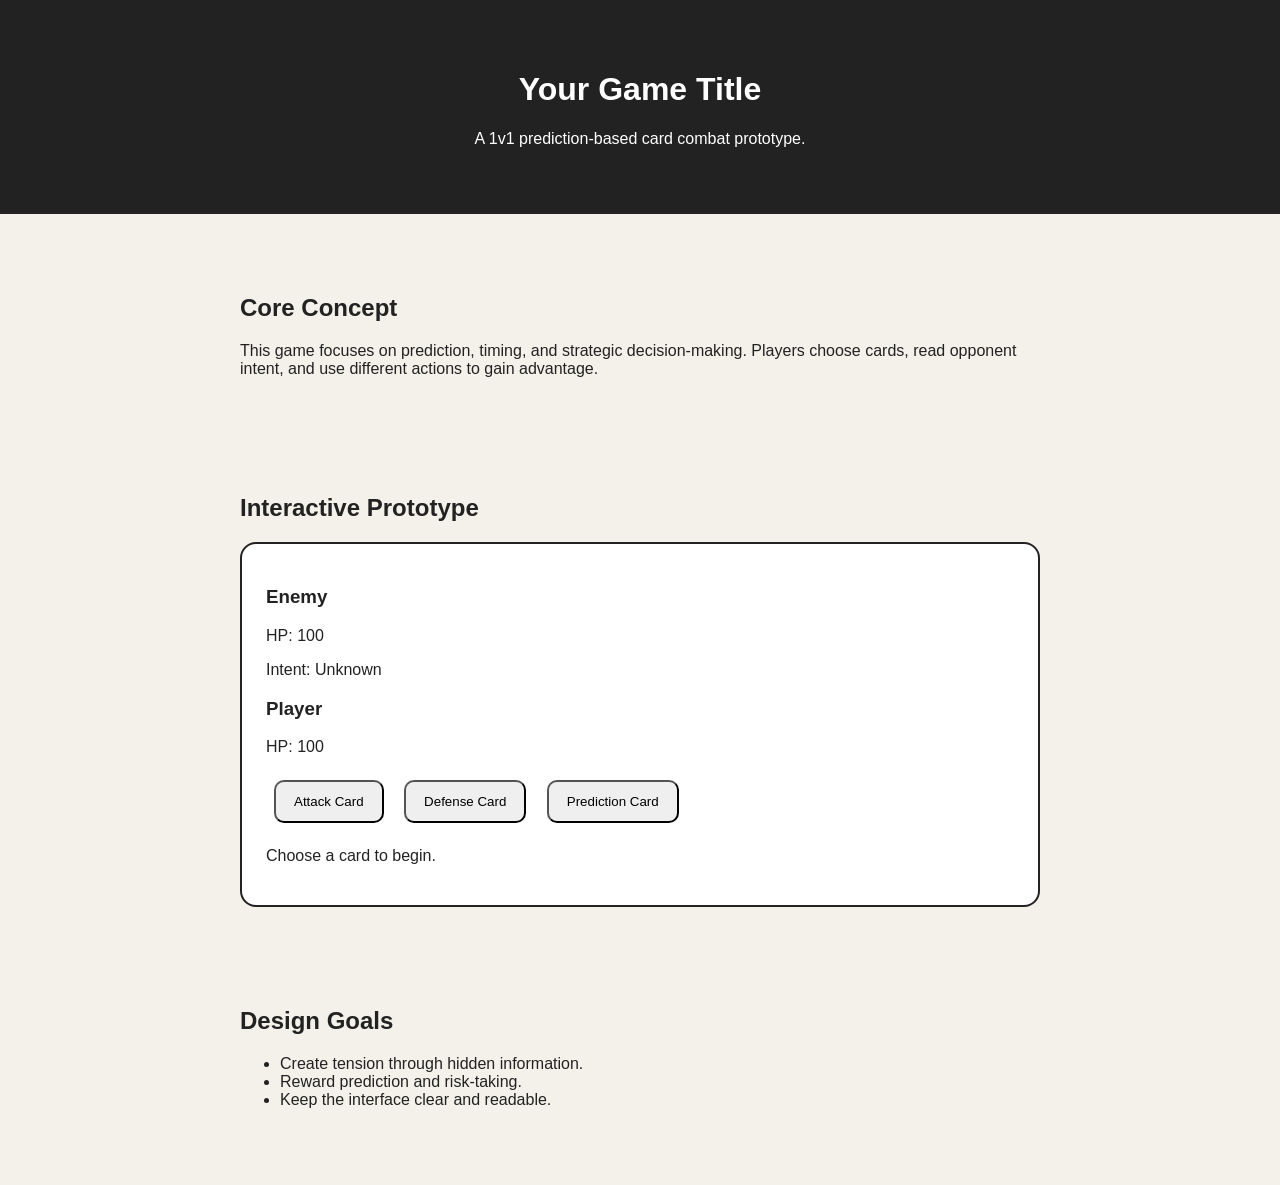
==== index.html @ 462b41a1 "Add initial HTML structure for game prototype" ====
<!DOCTYPE html>
<html lang="en">
<head>
  <meta charset="UTF-8">
  <title>Game Prototype</title>
  <link rel="stylesheet" href="style.css">
</head>
<body>

  <header>
    <h1>Your Game Title</h1>
    <p>A 1v1 prediction-based card combat prototype.</p>
  </header>

  <section>
    <h2>Core Concept</h2>
    <p>
      This game focuses on prediction, timing, and strategic decision-making.
      Players choose cards, read opponent intent, and use different actions to gain advantage.
    </p>
  </section>

  <section>
    <h2>Interactive Prototype</h2>

    <div class="game-box">
      <h3>Enemy</h3>
      <p>HP: <span id="enemyHp">100</span></p>
      <p>Intent: <span id="enemyIntent">Unknown</span></p>

      <h3>Player</h3>
      <p>HP: <span id="playerHp">100</span></p>

      <button onclick="attack()">Attack Card</button>
      <button onclick="defend()">Defense Card</button>
      <button onclick="predict()">Prediction Card</button>

      <p id="result">Choose a card to begin.</p>
    </div>
  </section>

  <section>
    <h2>Design Goals</h2>
    <ul>
      <li>Create tension through hidden information.</li>
      <li>Reward prediction and risk-taking.</li>
      <li>Keep the interface clear and readable.</li>
    </ul>
  </section>

  <script src="script.js"></script>
</body>
</html>
---- style.css ----
body {
  font-family: Arial, sans-serif;
  margin: 0;
  background: #f4f1ea;
  color: #222;
}

header {
  padding: 50px;
  text-align: center;
  background: #222;
  color: white;
}

section {
  max-width: 800px;
  margin: 40px auto;
  padding: 20px;
}

.game-box {
  background: white;
  border: 2px solid #222;
  border-radius: 16px;
  padding: 24px;
}

button {
  margin: 8px;
  padding: 12px 18px;
  border-radius: 10px;
  cursor: pointer;
}
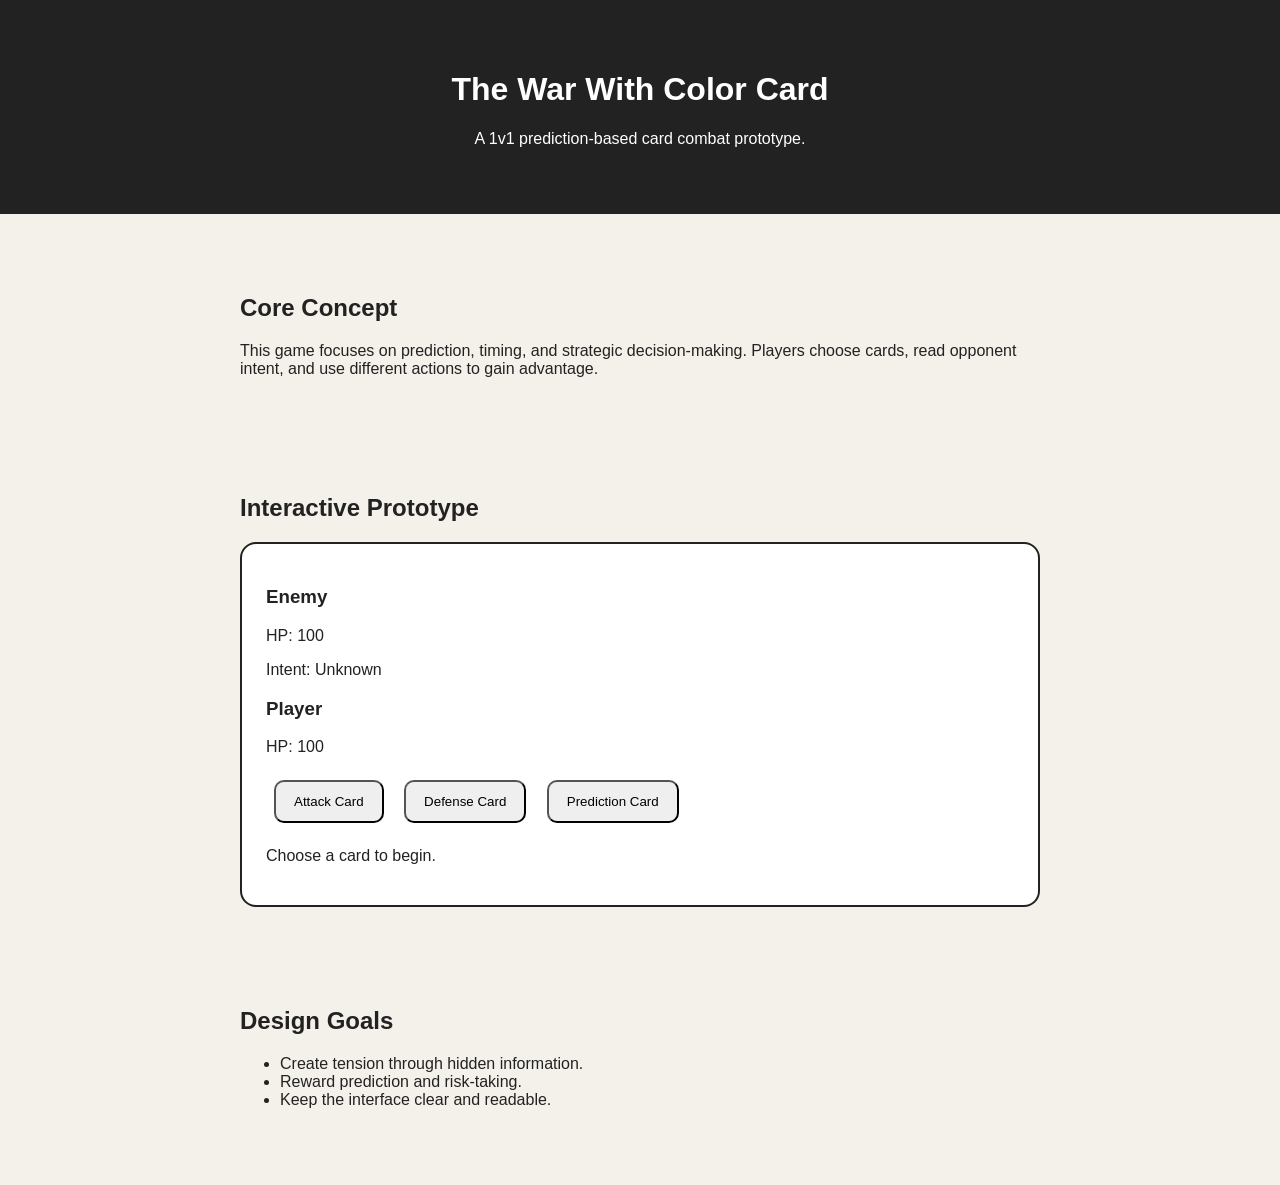
==== commit 05ae1ce8: "Update index.html" ====
--- a/index.html
+++ b/index.html
@@ -8,7 +8,7 @@
 <body>
 
   <header>
-    <h1>Your Game Title</h1>
+    <h1>The War With Color Card </h1>
     <p>A 1v1 prediction-based card combat prototype.</p>
   </header>
 
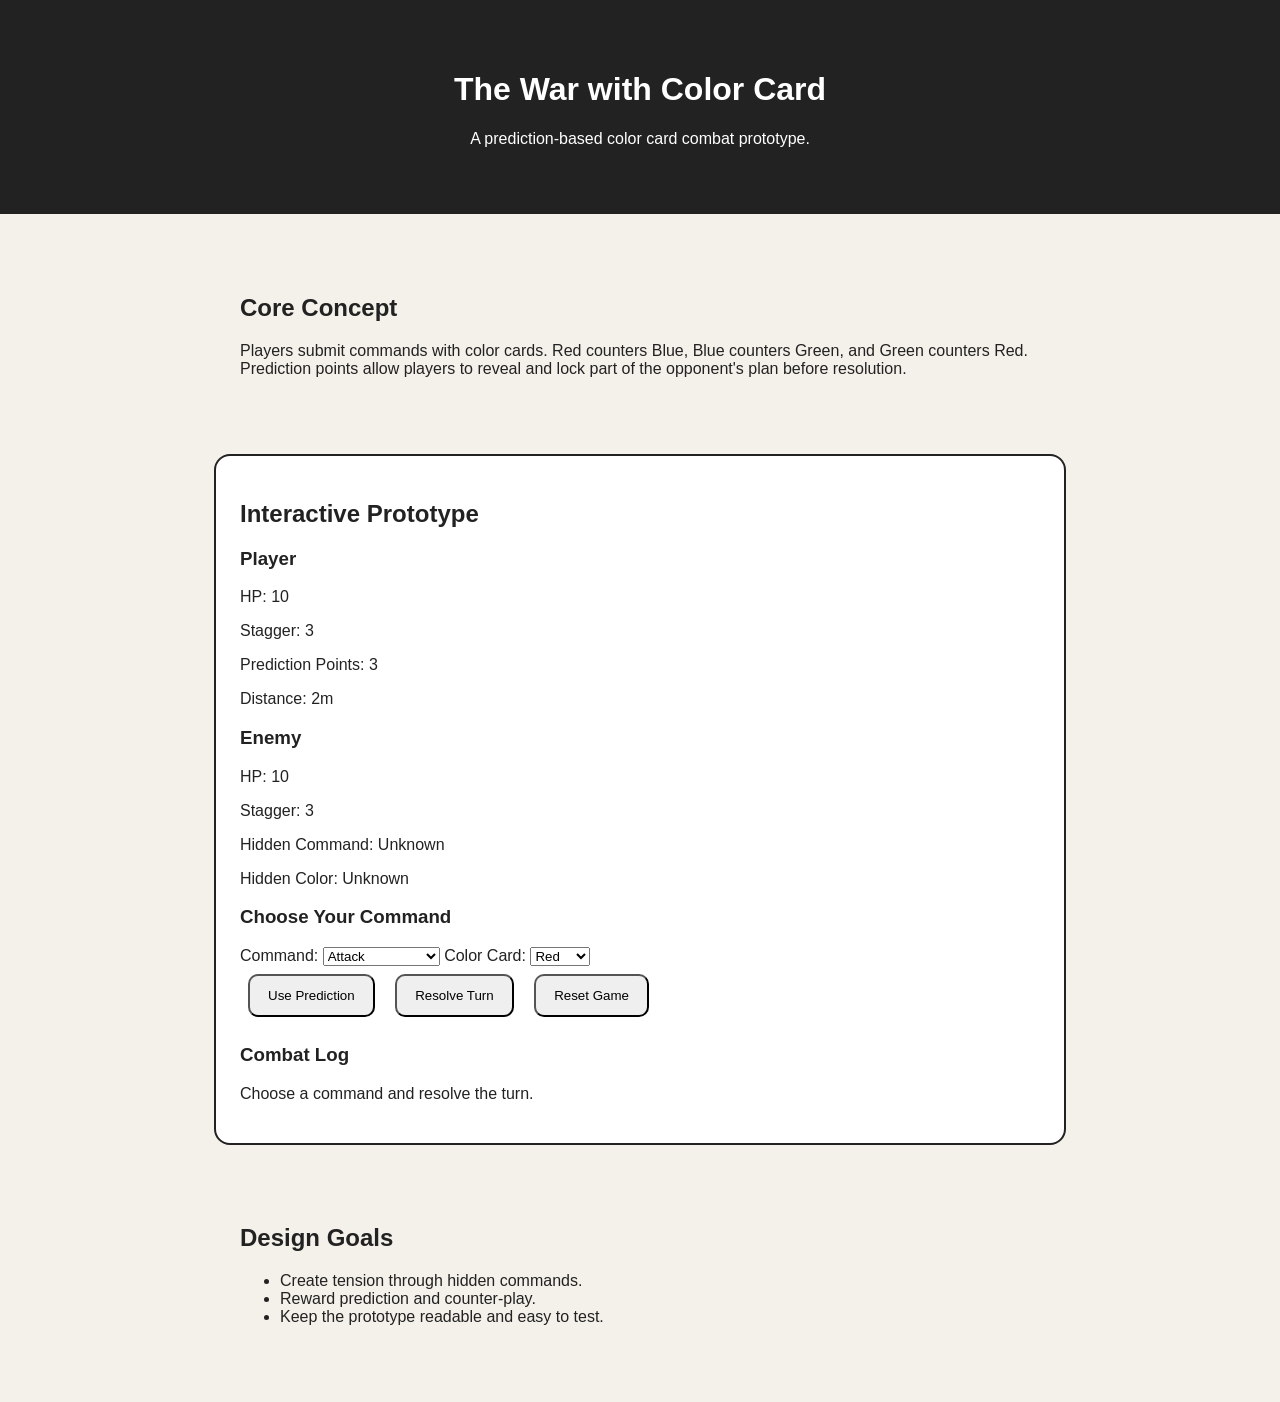
==== commit 0cc9ae64: "Revise game prototype with color card mechanics Updated the game prototype to include color-based co" ====
--- a/index.html
+++ b/index.html
@@ -2,52 +2,86 @@
 <html lang="en">
 <head>
   <meta charset="UTF-8">
-  <title>Game Prototype</title>
+  <title>The War with Color Card</title>
   <link rel="stylesheet" href="style.css">
 </head>
 <body>
 
-  <header>
-    <h1>The War With Color Card </h1>
-    <p>A 1v1 prediction-based card combat prototype.</p>
-  </header>
+<header>
+  <h1>The War with Color Card</h1>
+  <p>A prediction-based color card combat prototype.</p>
+</header>
 
-  <section>
-    <h2>Core Concept</h2>
-    <p>
-      This game focuses on prediction, timing, and strategic decision-making.
-      Players choose cards, read opponent intent, and use different actions to gain advantage.
-    </p>
-  </section>
+<section class="intro">
+  <h2>Core Concept</h2>
+  <p>
+    Players submit commands with color cards. Red counters Blue, Blue counters Green,
+    and Green counters Red. Prediction points allow players to reveal and lock part
+    of the opponent's plan before resolution.
+  </p>
+</section>
 
-  <section>
-    <h2>Interactive Prototype</h2>
+<section class="game-box">
+  <h2>Interactive Prototype</h2>
 
-    <div class="game-box">
+  <div class="status-area">
+    <div class="status-card">
+      <h3>Player</h3>
+      <p>HP: <span id="playerHp">10</span></p>
+      <p>Stagger: <span id="playerStagger">3</span></p>
+      <p>Prediction Points: <span id="playerPrediction">3</span></p>
+      <p>Distance: <span id="distance">2</span>m</p>
+    </div>
+
+    <div class="status-card">
       <h3>Enemy</h3>
-      <p>HP: <span id="enemyHp">100</span></p>
-      <p>Intent: <span id="enemyIntent">Unknown</span></p>
+      <p>HP: <span id="enemyHp">10</span></p>
+      <p>Stagger: <span id="enemyStagger">3</span></p>
+      <p>Hidden Command: <span id="enemyCommand">Unknown</span></p>
+      <p>Hidden Color: <span id="enemyColor">Unknown</span></p>
+    </div>
+  </div>
 
-      <h3>Player</h3>
-      <p>HP: <span id="playerHp">100</span></p>
+  <div class="controls">
+    <h3>Choose Your Command</h3>
 
-      <button onclick="attack()">Attack Card</button>
-      <button onclick="defend()">Defense Card</button>
-      <button onclick="predict()">Prediction Card</button>
+    <label>Command:</label>
+    <select id="playerCommand">
+      <option value="Attack">Attack</option>
+      <option value="Dodge">Dodge</option>
+      <option value="Move Forward">Move Forward</option>
+      <option value="Move Backward">Move Backward</option>
+    </select>
 
-      <p id="result">Choose a card to begin.</p>
+    <label>Color Card:</label>
+    <select id="playerColor">
+      <option value="Red">Red</option>
+      <option value="Blue">Blue</option>
+      <option value="Green">Green</option>
+    </select>
+
+    <div class="button-row">
+      <button onclick="predictEnemy()">Use Prediction</button>
+      <button onclick="resolveTurn()">Resolve Turn</button>
+      <button onclick="resetGame()">Reset Game</button>
     </div>
-  </section>
+  </div>
 
-  <section>
-    <h2>Design Goals</h2>
-    <ul>
-      <li>Create tension through hidden information.</li>
-      <li>Reward prediction and risk-taking.</li>
-      <li>Keep the interface clear and readable.</li>
-    </ul>
-  </section>
+  <div class="log-box">
+    <h3>Combat Log</h3>
+    <p id="result">Choose a command and resolve the turn.</p>
+  </div>
+</section>
 
-  <script src="script.js"></script>
+<section class="rules">
+  <h2>Design Goals</h2>
+  <ul>
+    <li>Create tension through hidden commands.</li>
+    <li>Reward prediction and counter-play.</li>
+    <li>Keep the prototype readable and easy to test.</li>
+  </ul>
+</section>
+
+<script src="script.js"></script>
 </body>
 </html>
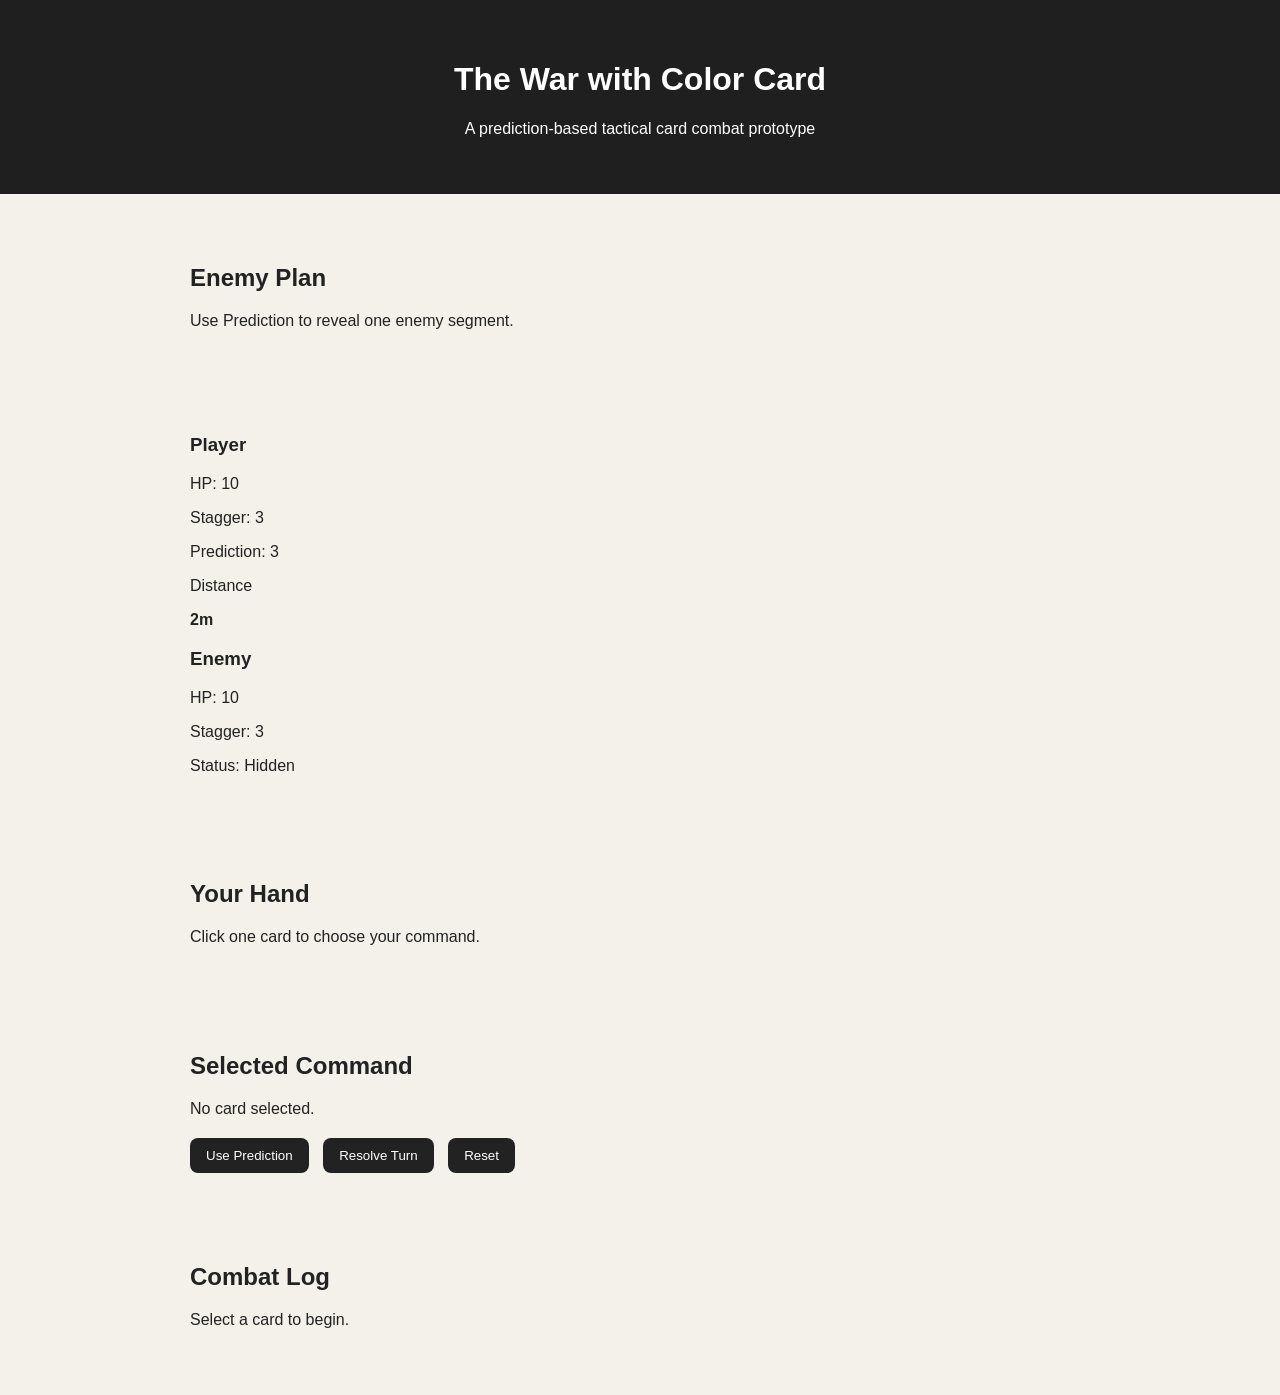
==== commit 4cc06796: "Update index.html" ====
--- a/index.html
+++ b/index.html
@@ -1,86 +1,67 @@
 <!DOCTYPE html>
 <html lang="en">
 <head>
-  <meta charset="UTF-8">
+  <meta charset="UTF-8" />
   <title>The War with Color Card</title>
-  <link rel="stylesheet" href="style.css">
+  <link rel="stylesheet" href="style.css" />
 </head>
 <body>
 
 <header>
   <h1>The War with Color Card</h1>
-  <p>A prediction-based color card combat prototype.</p>
+  <p>A prediction-based tactical card combat prototype</p>
 </header>
 
-<section class="intro">
-  <h2>Core Concept</h2>
-  <p>
-    Players submit commands with color cards. Red counters Blue, Blue counters Green,
-    and Green counters Red. Prediction points allow players to reveal and lock part
-    of the opponent's plan before resolution.
-  </p>
-</section>
+<main>
+  <section class="panel">
+    <h2>Enemy Plan</h2>
+    <p class="hint">Use Prediction to reveal one enemy segment.</p>
+    <div id="enemySlots" class="card-row"></div>
+  </section>
 
-<section class="game-box">
-  <h2>Interactive Prototype</h2>
-
-  <div class="status-area">
-    <div class="status-card">
+  <section class="battlefield">
+    <div class="fighter">
       <h3>Player</h3>
       <p>HP: <span id="playerHp">10</span></p>
       <p>Stagger: <span id="playerStagger">3</span></p>
-      <p>Prediction Points: <span id="playerPrediction">3</span></p>
-      <p>Distance: <span id="distance">2</span>m</p>
+      <p>Prediction: <span id="prediction">3</span></p>
     </div>
 
-    <div class="status-card">
+    <div class="distance-box">
+      <p>Distance</p>
+      <strong><span id="distance">2</span>m</strong>
+    </div>
+
+    <div class="fighter">
       <h3>Enemy</h3>
       <p>HP: <span id="enemyHp">10</span></p>
       <p>Stagger: <span id="enemyStagger">3</span></p>
-      <p>Hidden Command: <span id="enemyCommand">Unknown</span></p>
-      <p>Hidden Color: <span id="enemyColor">Unknown</span></p>
+      <p>Status: Hidden</p>
     </div>
-  </div>
+  </section>
 
-  <div class="controls">
-    <h3>Choose Your Command</h3>
+  <section class="panel">
+    <h2>Your Hand</h2>
+    <p class="hint">Click one card to choose your command.</p>
+    <div id="playerHand" class="card-row"></div>
+  </section>
 
-    <label>Command:</label>
-    <select id="playerCommand">
-      <option value="Attack">Attack</option>
-      <option value="Dodge">Dodge</option>
-      <option value="Move Forward">Move Forward</option>
-      <option value="Move Backward">Move Backward</option>
-    </select>
-
-    <label>Color Card:</label>
-    <select id="playerColor">
-      <option value="Red">Red</option>
-      <option value="Blue">Blue</option>
-      <option value="Green">Green</option>
-    </select>
+  <section class="panel">
+    <h2>Selected Command</h2>
+    <div id="selectedCard" class="selected-box">No card selected.</div>
 
     <div class="button-row">
-      <button onclick="predictEnemy()">Use Prediction</button>
+      <button onclick="usePrediction()">Use Prediction</button>
       <button onclick="resolveTurn()">Resolve Turn</button>
-      <button onclick="resetGame()">Reset Game</button>
+      <button onclick="resetGame()">Reset</button>
     </div>
-  </div>
+  </section>
 
-  <div class="log-box">
-    <h3>Combat Log</h3>
-    <p id="result">Choose a command and resolve the turn.</p>
-  </div>
-</section>
-
-<section class="rules">
-  <h2>Design Goals</h2>
-  <ul>
-    <li>Create tension through hidden commands.</li>
-    <li>Reward prediction and counter-play.</li>
-    <li>Keep the prototype readable and easy to test.</li>
-  </ul>
-</section>
+  <section class="panel log-panel">
+    <h2>Combat Log</h2>
+    <p id="log">Select a card to begin.</p>
+  </section>
+</main>
 
 <script src="script.js"></script>
 </body>
--- a/style.css
+++ b/style.css
@@ -1,20 +1,20 @@
 body {
+  margin: 0;
   font-family: Arial, sans-serif;
-  margin: 0;
   background: #f4f1ea;
   color: #222;
 }
 
 header {
-  padding: 50px;
+  background: #1f1f1f;
+  color: white;
   text-align: center;
-  background: #222;
-  color: white;
+  padding: 40px;
 }
 
 section {
-  max-width: 800px;
-  margin: 40px auto;
+  max-width: 900px;
+  margin: 30px auto;
   padding: 20px;
 }
 
@@ -22,12 +22,61 @@
   background: white;
   border: 2px solid #222;
   border-radius: 16px;
-  padding: 24px;
+}
+
+.status-area {
+  display: flex;
+  gap: 20px;
+  margin-bottom: 20px;
+}
+
+.status-card {
+  flex: 1;
+  background: #fafafa;
+  border: 1px solid #ccc;
+  border-radius: 12px;
+  padding: 16px;
+}
+
+.controls {
+  background: #eee;
+  padding: 16px;
+  border-radius: 12px;
+}
+
+label {
+  display: block;
+  margin-top: 10px;
+  font-weight: bold;
+}
+
+select {
+  padding: 8px;
+  margin-top: 5px;
+  width: 200px;
+}
+
+.button-row {
+  margin-top: 20px;
 }
 
 button {
-  margin: 8px;
-  padding: 12px 18px;
-  border-radius: 10px;
+  padding: 10px 16px;
+  margin-right: 10px;
+  border-radius: 8px;
+  border: none;
+  background: #222;
+  color: white;
   cursor: pointer;
 }
+
+button:hover {
+  background: #444;
+}
+
+.log-box {
+  margin-top: 20px;
+  padding: 16px;
+  background: #f9f9f9;
+  border-left: 5px solid #222;
+}
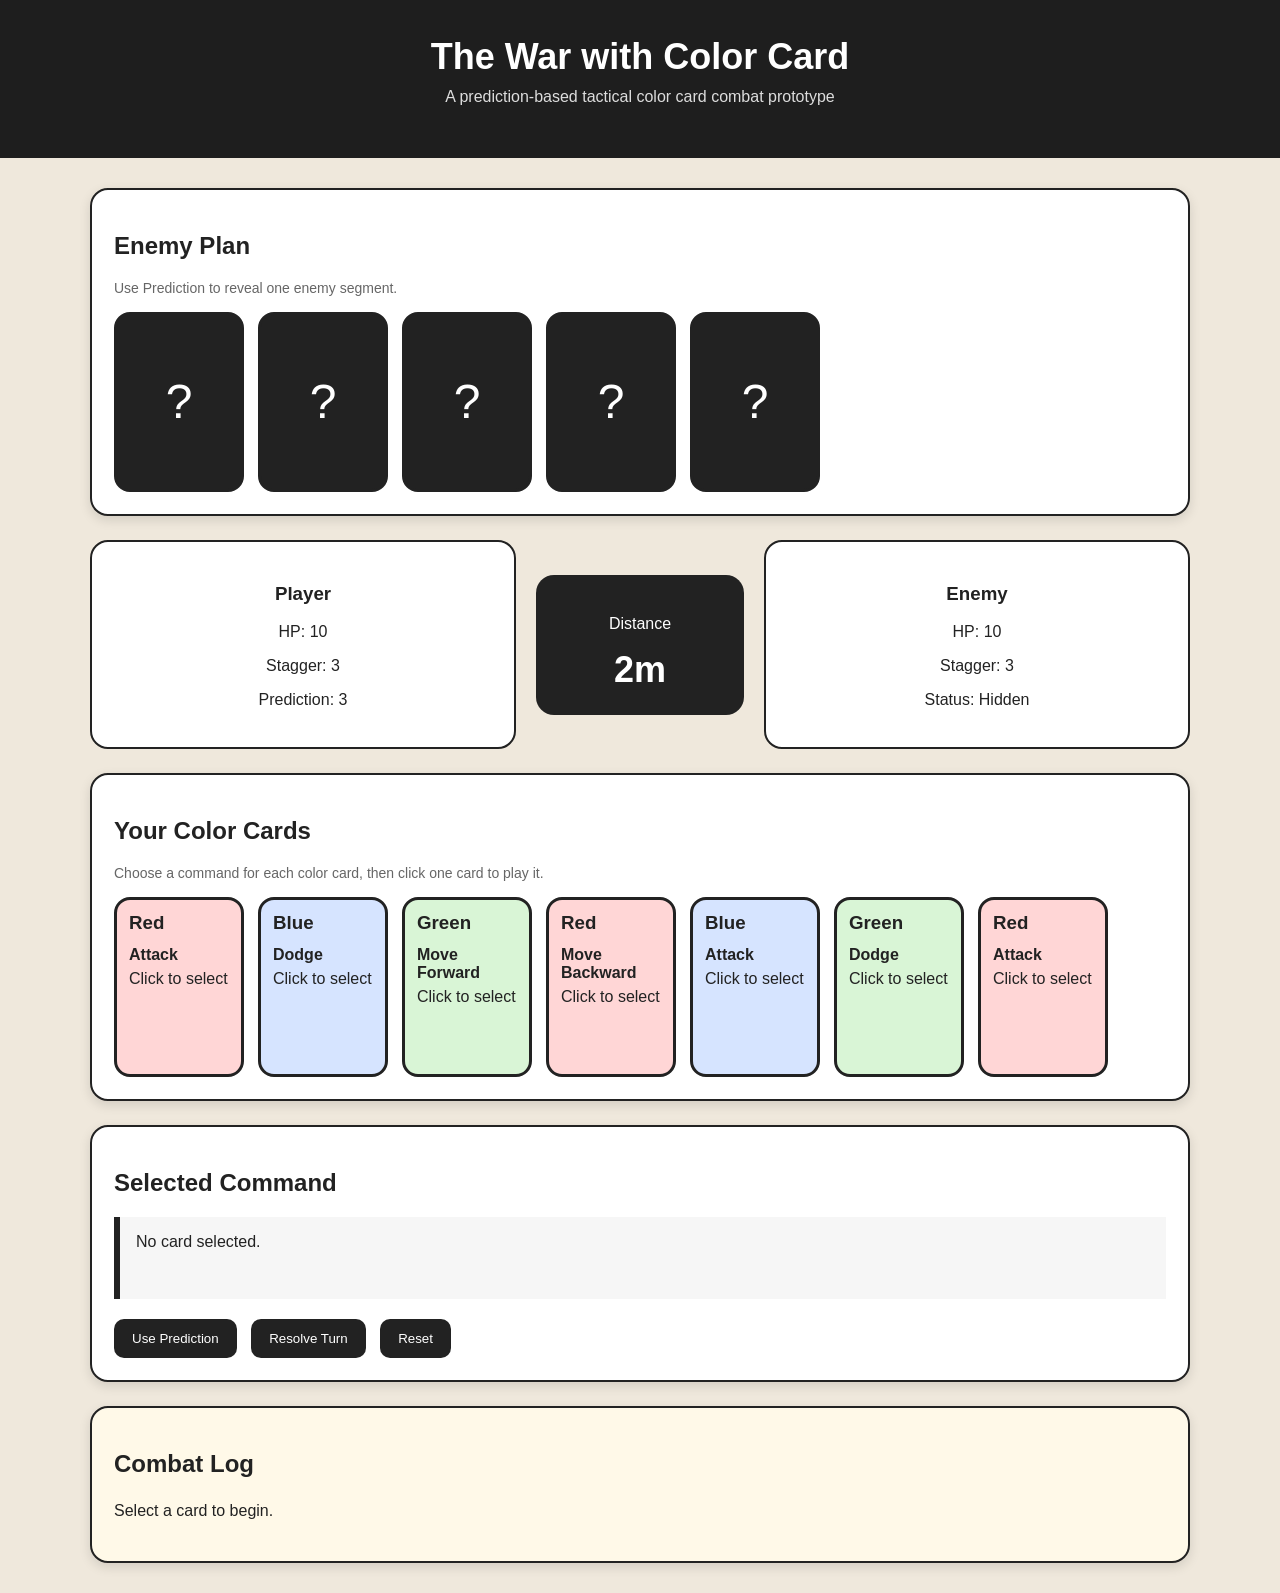
==== commit 9dcc5e28: "Update section titles and hints in index.html" ====
--- a/index.html
+++ b/index.html
@@ -9,7 +9,7 @@
 
 <header>
   <h1>The War with Color Card</h1>
-  <p>A prediction-based tactical card combat prototype</p>
+  <p>A prediction-based tactical color card combat prototype</p>
 </header>
 
 <main>
@@ -41,8 +41,8 @@
   </section>
 
   <section class="panel">
-    <h2>Your Hand</h2>
-    <p class="hint">Click one card to choose your command.</p>
+    <h2>Your Color Cards</h2>
+    <p class="hint">Choose a command for each color card, then click one card to play it.</p>
     <div id="playerHand" class="card-row"></div>
   </section>
 
--- a/style.css
+++ b/style.css
@@ -1,59 +1,139 @@
 body {
   margin: 0;
   font-family: Arial, sans-serif;
-  background: #f4f1ea;
+  background: #efe8dc;
   color: #222;
 }
 
 header {
-  background: #1f1f1f;
+  text-align: center;
+  background: #1e1e1e;
   color: white;
-  text-align: center;
-  padding: 40px;
+  padding: 36px 20px;
 }
 
-section {
-  max-width: 900px;
-  margin: 30px auto;
-  padding: 20px;
+header h1 {
+  margin: 0;
+  font-size: 36px;
 }
 
-.game-box {
+header p {
+  margin-top: 10px;
+  color: #ddd;
+}
+
+main {
+  max-width: 1100px;
+  margin: 30px auto;
+  padding: 0 20px;
+}
+
+.panel {
   background: white;
   border: 2px solid #222;
-  border-radius: 16px;
+  border-radius: 18px;
+  padding: 22px;
+  margin-bottom: 24px;
+  box-shadow: 0 4px 12px rgba(0,0,0,0.12);
 }
 
-.status-area {
-  display: flex;
-  gap: 20px;
-  margin-bottom: 20px;
+.hint {
+  color: #666;
+  font-size: 14px;
 }
 
-.status-card {
-  flex: 1;
-  background: #fafafa;
-  border: 1px solid #ccc;
-  border-radius: 12px;
-  padding: 16px;
+.card-row {
+  display: flex;
+  gap: 14px;
+  flex-wrap: wrap;
+  margin-top: 16px;
 }
 
-.controls {
-  background: #eee;
-  padding: 16px;
-  border-radius: 12px;
+.card {
+  width: 130px;
+  height: 180px;
+  border-radius: 16px;
+  border: 3px solid #222;
+  padding: 12px;
+  box-sizing: border-box;
+  background: #fafafa;
+  cursor: pointer;
+  transition: 0.2s;
 }
 
-label {
-  display: block;
-  margin-top: 10px;
-  font-weight: bold;
+.card:hover {
+  transform: translateY(-6px);
 }
 
-select {
-  padding: 8px;
-  margin-top: 5px;
-  width: 200px;
+.card.selected {
+  outline: 5px solid gold;
+}
+
+.card.hidden {
+  background: #222;
+  color: white;
+  display: flex;
+  align-items: center;
+  justify-content: center;
+  font-size: 48px;
+}
+
+.card h3 {
+  margin: 0 0 12px 0;
+}
+
+.card p {
+  margin: 6px 0;
+}
+
+.red {
+  background: #ffd6d6;
+}
+
+.blue {
+  background: #d6e4ff;
+}
+
+.green {
+  background: #d9f5d6;
+}
+
+.battlefield {
+  display: flex;
+  align-items: center;
+  justify-content: space-between;
+  margin-bottom: 24px;
+  gap: 20px;
+}
+
+.fighter {
+  flex: 1;
+  background: white;
+  border: 2px solid #222;
+  border-radius: 18px;
+  padding: 22px;
+  text-align: center;
+}
+
+.distance-box {
+  width: 160px;
+  background: #222;
+  color: white;
+  border-radius: 18px;
+  text-align: center;
+  padding: 24px;
+}
+
+.distance-box strong {
+  font-size: 36px;
+}
+
+.selected-box {
+  min-height: 50px;
+  background: #f6f6f6;
+  border-left: 6px solid #222;
+  padding: 16px;
+  margin-top: 12px;
 }
 
 .button-row {
@@ -61,12 +141,12 @@
 }
 
 button {
-  padding: 10px 16px;
-  margin-right: 10px;
-  border-radius: 8px;
-  border: none;
   background: #222;
   color: white;
+  border: none;
+  padding: 12px 18px;
+  border-radius: 10px;
+  margin-right: 10px;
   cursor: pointer;
 }
 
@@ -74,9 +154,10 @@
   background: #444;
 }
 
-.log-box {
-  margin-top: 20px;
-  padding: 16px;
-  background: #f9f9f9;
-  border-left: 5px solid #222;
+.log-panel {
+  background: #fff9e8;
 }
+
+#log {
+  line-height: 1.6;
+}
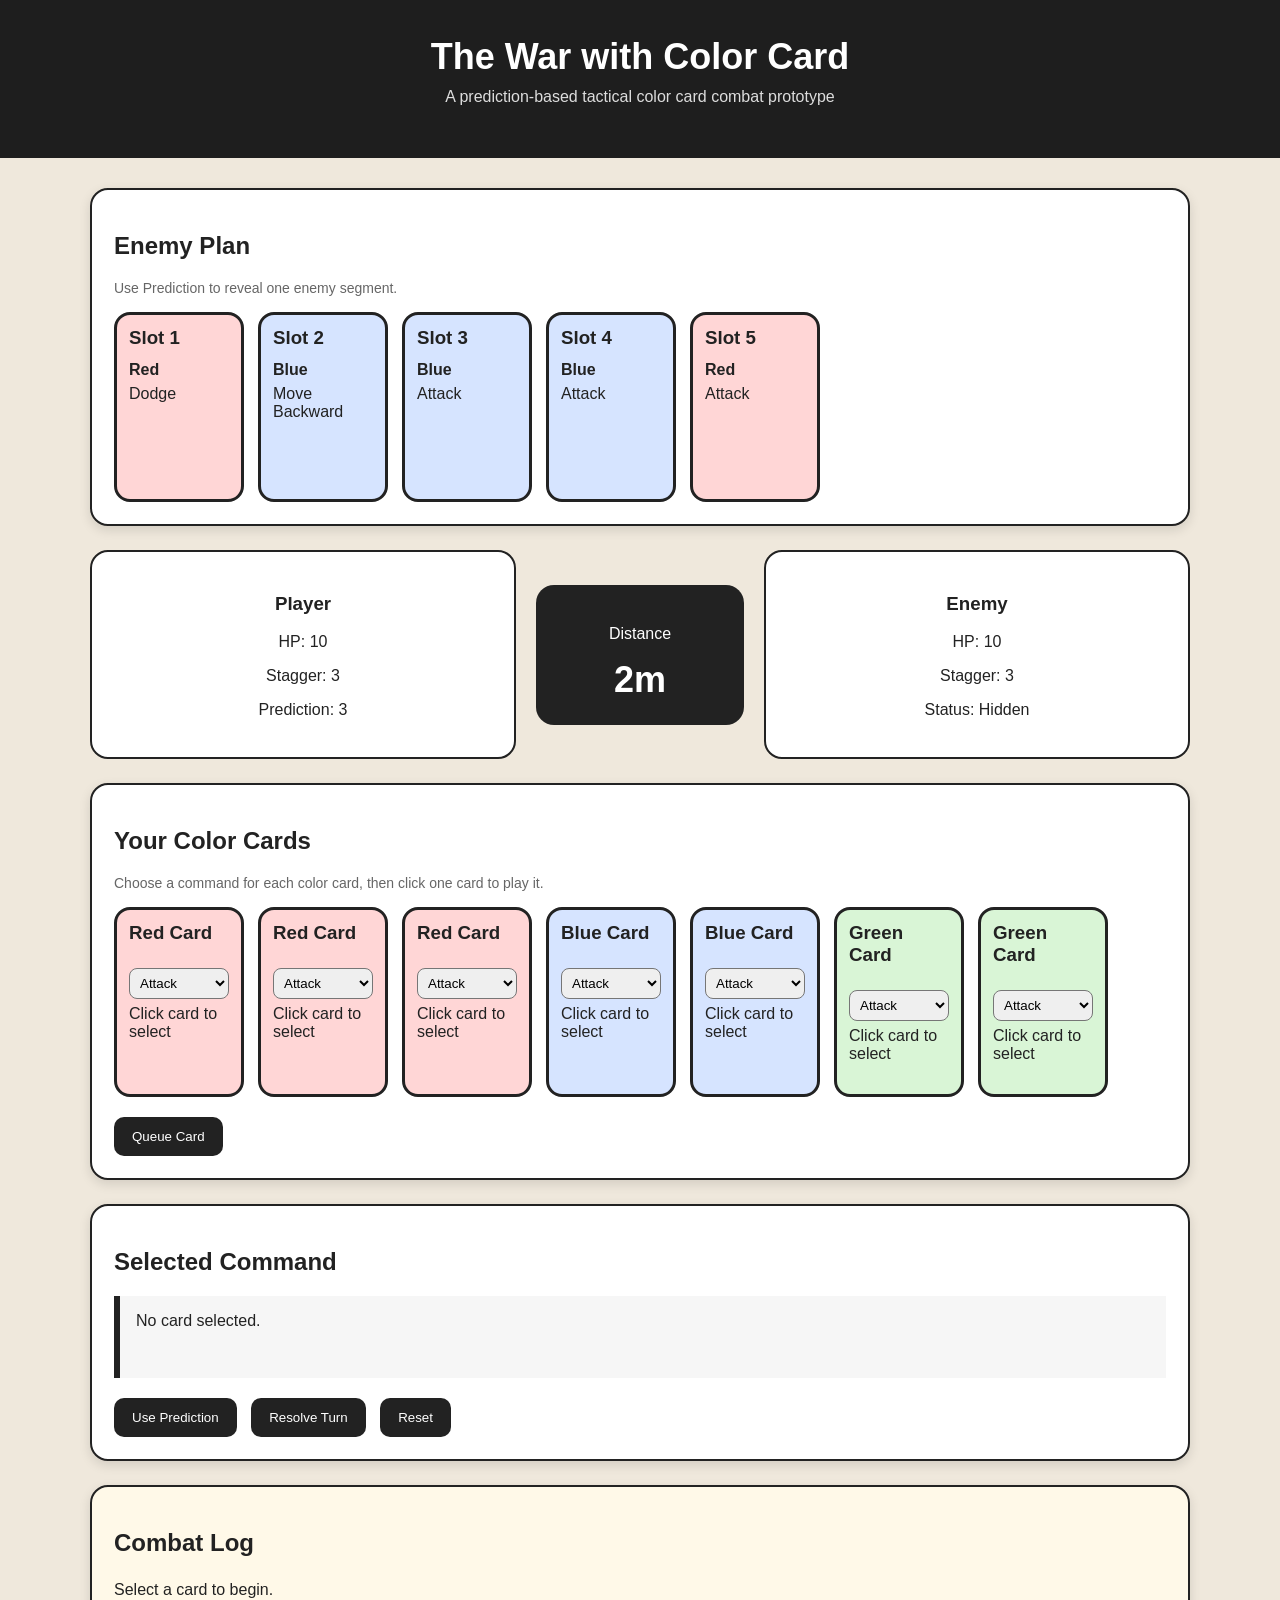
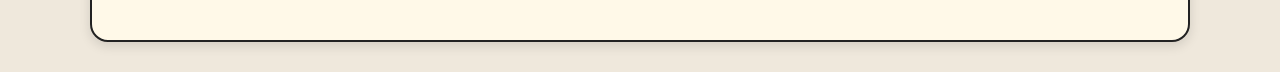
==== commit 446e8cc7: "Created queue system" ====
--- a/index.html
+++ b/index.html
@@ -43,7 +43,9 @@
   <section class="panel">
     <h2>Your Color Cards</h2>
     <p class="hint">Choose a command for each color card, then click one card to play it.</p>
+    <div id="queuedCards" class="queue-row"></div>
     <div id="playerHand" class="card-row"></div>
+    <button class="button-row" onclick="queueCard()">Queue Card</button>
   </section>
 
   <section class="panel">
@@ -52,7 +54,7 @@
 
     <div class="button-row">
       <button onclick="usePrediction()">Use Prediction</button>
-      <button onclick="resolveTurn()">Resolve Turn</button>
+      <button id="resolveTurn" onclick="resolveTurn()">Resolve Turn</button>
       <button onclick="resetGame()">Reset</button>
     </div>
   </section>
--- a/style.css
+++ b/style.css
@@ -51,7 +51,7 @@
 
 .card {
   width: 130px;
-  height: 180px;
+  height: 190px;
   border-radius: 16px;
   border: 3px solid #222;
   padding: 12px;
@@ -96,6 +96,13 @@
 
 .green {
   background: #d9f5d6;
+}
+
+.command-select {
+  width: 100%;
+  margin-top: 12px;
+  padding: 6px;
+  border-radius: 8px;
 }
 
 .battlefield {
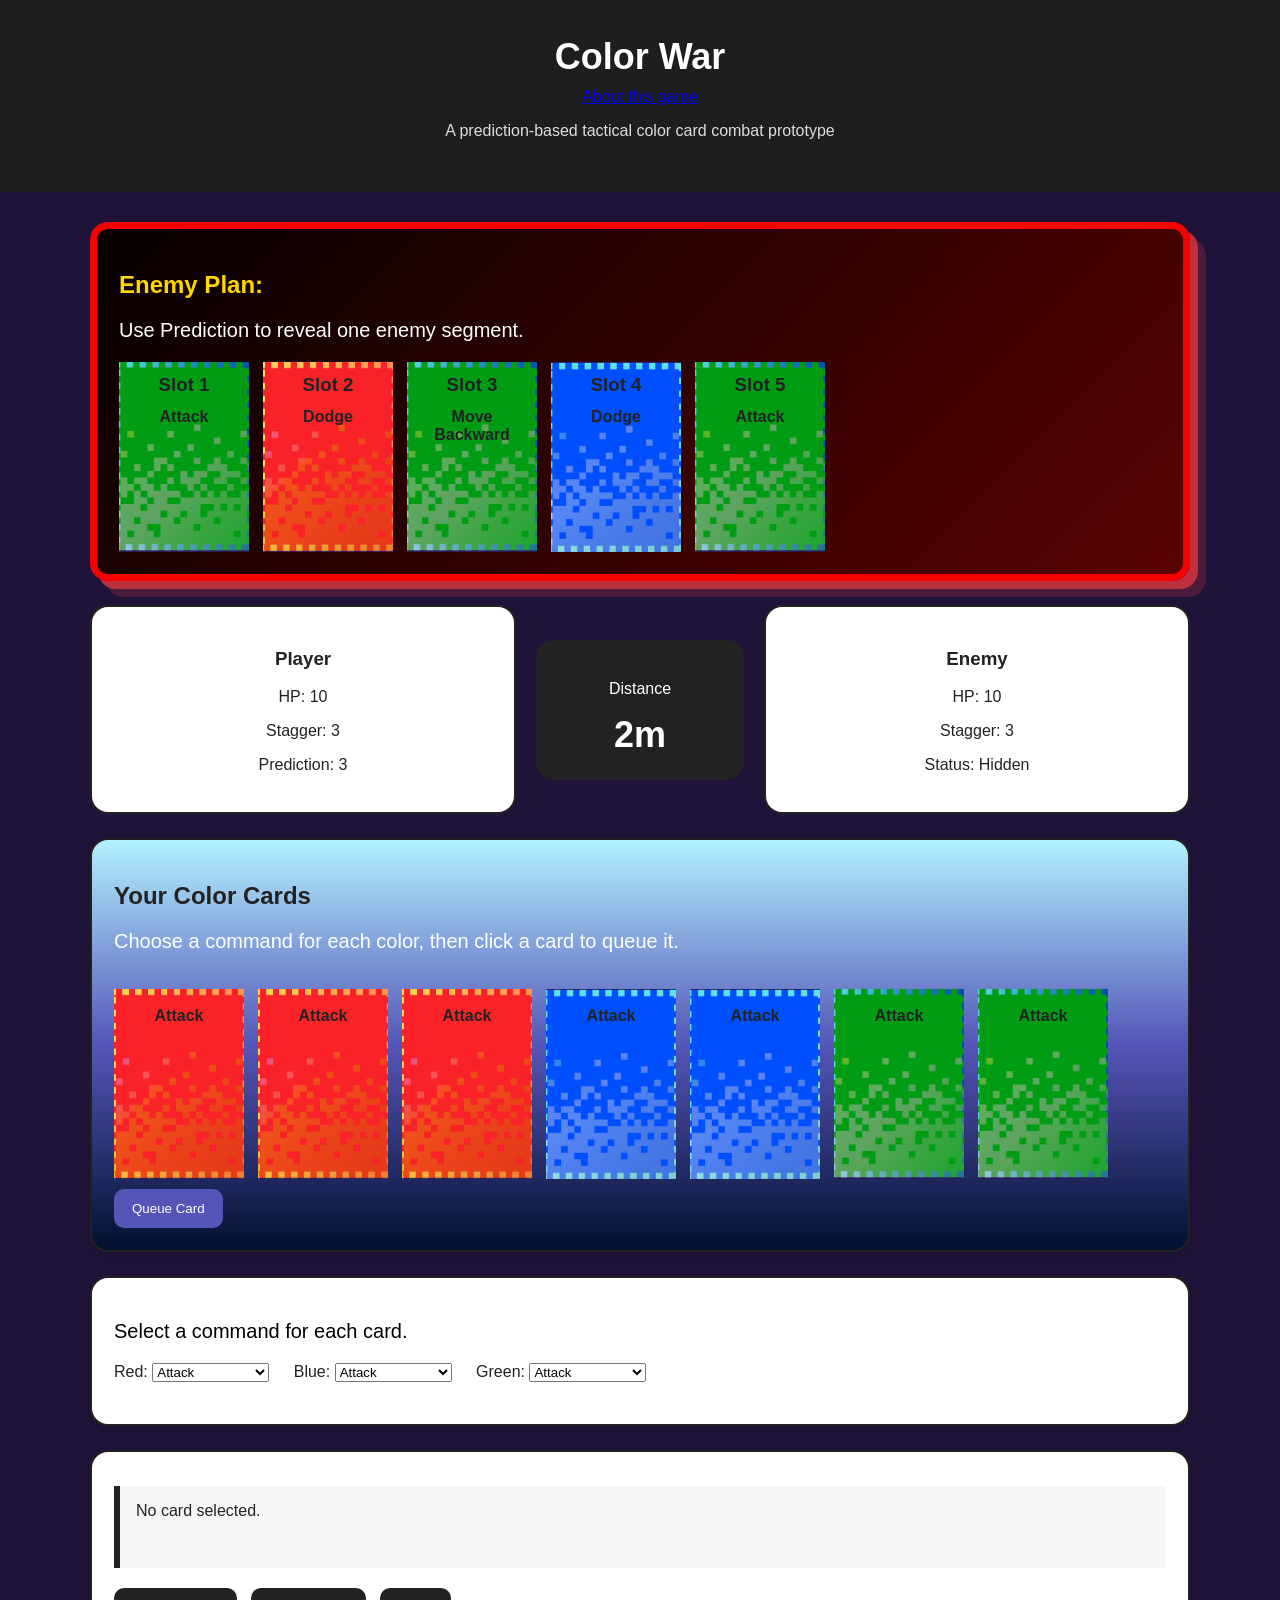
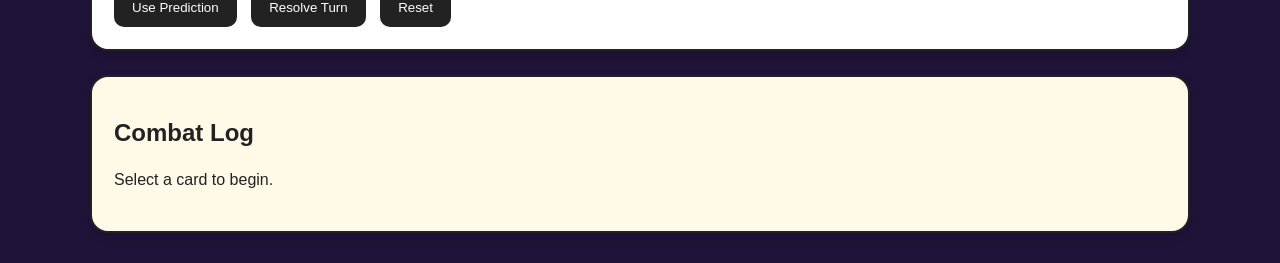
==== commit 5d06bc58: "fixed command assignments, started fully styling game page, started making the info page" ====
--- a/index.html
+++ b/index.html
@@ -2,19 +2,20 @@
 <html lang="en">
 <head>
   <meta charset="UTF-8" />
-  <title>The War with Color Card</title>
+  <title>Color War</title>
   <link rel="stylesheet" href="style.css" />
 </head>
 <body>
 
 <header>
-  <h1>The War with Color Card</h1>
+  <h1>Color War</h1>
+  <p><a href="info.html">About this game</a></p>
   <p>A prediction-based tactical color card combat prototype</p>
 </header>
 
 <main>
-  <section class="panel">
-    <h2>Enemy Plan</h2>
+  <section class="enemy-panel">
+    <h2>Enemy Plan:</h2>
     <p class="hint">Use Prediction to reveal one enemy segment.</p>
     <div id="enemySlots" class="card-row"></div>
   </section>
@@ -40,16 +41,20 @@
     </div>
   </section>
 
-  <section class="panel">
+  <section class="player-panel">
     <h2>Your Color Cards</h2>
-    <p class="hint">Choose a command for each color card, then click one card to play it.</p>
+    <p class="hint">Choose a command for each color, then click a card to queue it.</p>
     <div id="queuedCards" class="queue-row"></div>
     <div id="playerHand" class="card-row"></div>
-    <button class="button-row" onclick="queueCard()">Queue Card</button>
+    <button class="queue-button" onclick="queueCard()">Queue Card</button>
   </section>
 
-  <section class="panel">
-    <h2>Selected Command</h2>
+  <section class="command-panel">
+    <p class="command-hint">Select a command for each card.</p>
+    <div id="colorCommands"></div>
+  </section>
+
+  <section class="selection-panel">
     <div id="selectedCard" class="selected-box">No card selected.</div>
 
     <div class="button-row">
--- a/style.css
+++ b/style.css
@@ -1,7 +1,7 @@
 body {
   margin: 0;
   font-family: Arial, sans-serif;
-  background: #efe8dc;
+  background: #1F1339;
   color: #222;
 }
 
@@ -28,6 +28,49 @@
   padding: 0 20px;
 }
 
+.enemy-panel {
+  background: linear-gradient(135deg, #070000, #5a0303);
+  border: 7px solid #f50101;
+  border-radius: 18px;
+  padding: 22px;
+  margin-bottom: 24px;
+  box-shadow: 
+  8px 8px 0px #BC313E, 
+  16px 16px 0px #4C1B3B;
+  color: #FFD700;
+}
+
+.player-panel {
+  background: linear-gradient(180deg, #b2f1ff, #5555b7, #03102f);
+  border: 2px solid #222;
+  border-radius: 18px;
+  padding: 22px;
+  margin-bottom: 24px;
+  box-shadow: 0 4px 12px rgba(0, 0, 0, 0.12);
+}
+
+.command-panel {
+  background: white;
+  border: 2px solid #222;
+  border-radius: 18px;
+  padding: 22px;
+  margin-bottom: 24px;
+  box-shadow: 0 4px 12px rgba(0, 0, 0, 0.12);
+}
+
+#command {
+  color: red
+}
+
+.selection-panel {
+  background: white;
+  border: 2px solid #222;
+  border-radius: 18px;
+  padding: 22px;
+  margin-bottom: 24px;
+  box-shadow: 0 4px 12px rgba(0,0,0,0.12);
+}
+
 .panel {
   background: white;
   border: 2px solid #222;
@@ -38,8 +81,13 @@
 }
 
 .hint {
-  color: #666;
-  font-size: 14px;
+  color: white;
+  font-size: 20px;
+}
+
+.command-hint {
+  color: black;
+  font-size: 20px;
 }
 
 .card-row {
@@ -47,18 +95,34 @@
   gap: 14px;
   flex-wrap: wrap;
   margin-top: 16px;
+  color: #222
+}
+
+.queue-row {
+  display: flex;
+  gap: 14px;
+  flex-wrap: wrap;
+  margin-top: 16px;
+  color: #222
+}
+
+.command-row {
+  display: flex;
+  gap: 14px;
+  flex-wrap: wrap;
+  margin-top: 16px;
+  color: #222
+  items-center;
 }
 
 .card {
   width: 130px;
   height: 190px;
-  border-radius: 16px;
-  border: 3px solid #222;
   padding: 12px;
   box-sizing: border-box;
   background: #fafafa;
   cursor: pointer;
-  transition: 0.2s;
+  transition: .2s;
 }
 
 .card:hover {
@@ -70,8 +134,8 @@
 }
 
 .card.hidden {
-  background: #222;
-  color: white;
+  background: #b4b4b4;
+  color: #f92228;
   display: flex;
   align-items: center;
   justify-content: center;
@@ -80,29 +144,30 @@
 
 .card h3 {
   margin: 0 0 12px 0;
+  text-align: center;
 }
 
 .card p {
   margin: 6px 0;
+  text-align: center;
 }
 
 .red {
-  background: #ffd6d6;
+  background-image: url('red_card.png');
+  background-size: cover;
+  background-position: center;
 }
 
 .blue {
-  background: #d6e4ff;
+  background-image: url('blue_card.png');
+  background-size: cover;
+  background-position: center;
 }
 
 .green {
-  background: #d9f5d6;
-}
-
-.command-select {
-  width: 100%;
-  margin-top: 12px;
-  padding: 6px;
-  border-radius: 8px;
+  background-image: url('green_card.png');
+  background-size: cover;
+  background-position: center;
 }
 
 .battlefield {
@@ -157,6 +222,16 @@
   cursor: pointer;
 }
 
+.queue-button {
+  background: #5555b7;
+  color: white;
+  border: none;
+  padding: 12px 18px;
+  border-radius: 10px;
+  margin-top: 10px;
+  cursor: pointer;
+}
+
 button:hover {
   background: #444;
 }
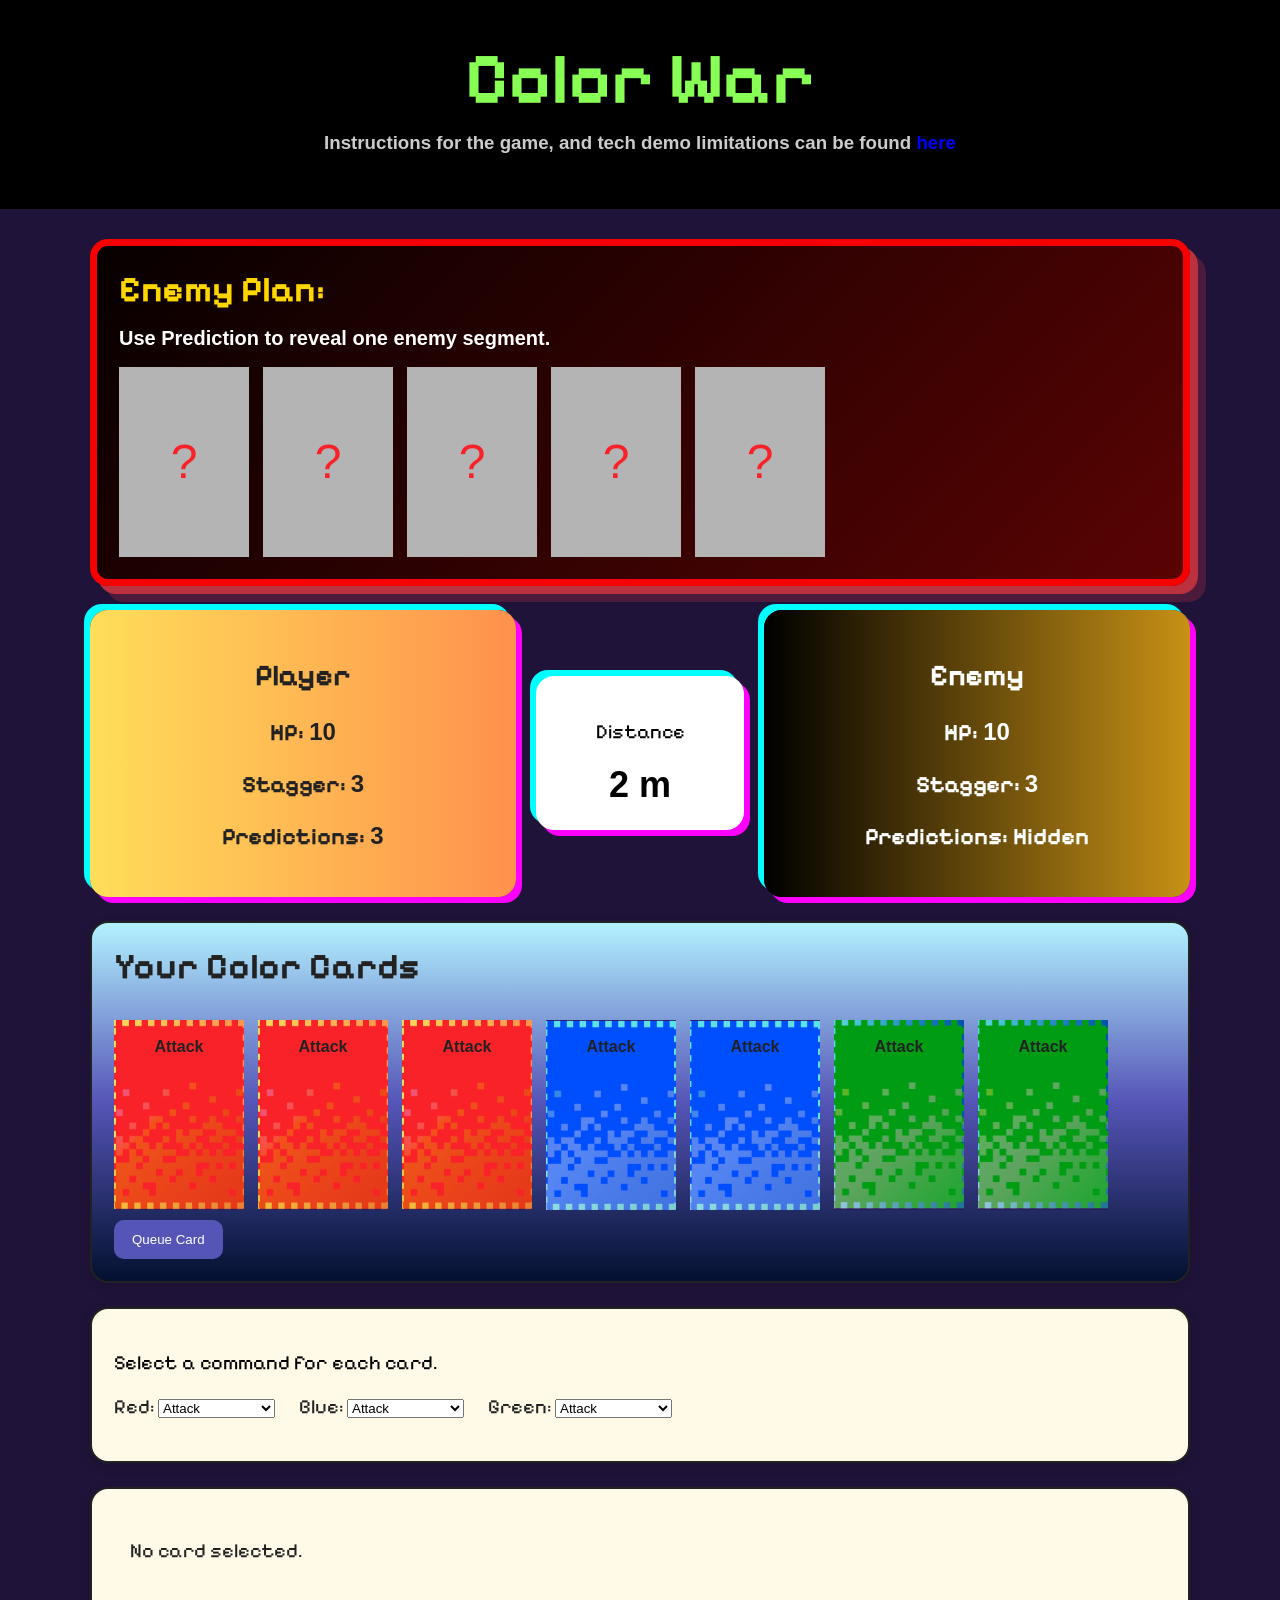
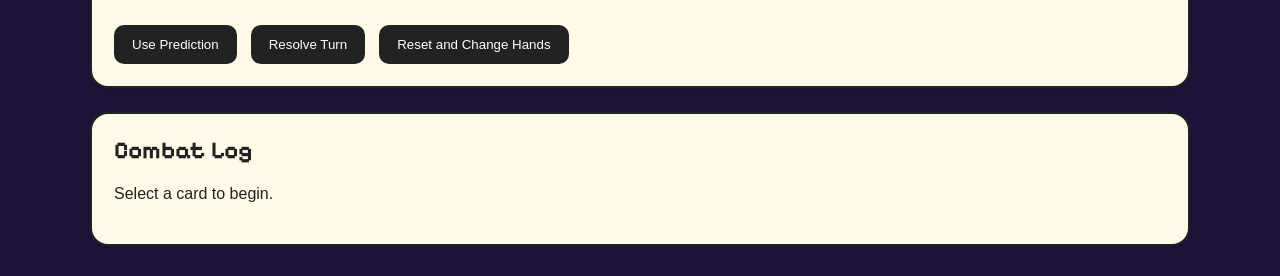
==== commit 1468a965: "Finished website script and styling for both pages" ====
--- a/index.html
+++ b/index.html
@@ -4,46 +4,47 @@
   <meta charset="UTF-8" />
   <title>Color War</title>
   <link rel="stylesheet" href="style.css" />
+  <link rel="preconnect" href="https://fonts.googleapis.com">
+  <link rel="preconnect" href="https://fonts.gstatic.com" crossorigin>
+  <link href="https://fonts.googleapis.com/css2?family=Pixelify+Sans:wght@400..700&display=swap" rel="stylesheet">
 </head>
 <body>
 
 <header>
   <h1>Color War</h1>
-  <p><a href="info.html">About this game</a></p>
-  <p>A prediction-based tactical color card combat prototype</p>
+  <h3>Instructions for the game, and tech demo limitations can be found <a href="info.html">here</a></h3>
 </header>
 
 <main>
   <section class="enemy-panel">
-    <h2>Enemy Plan:</h2>
-    <p class="hint">Use Prediction to reveal one enemy segment.</p>
+    <h1>Enemy Plan:</h1>
+    <h2 class="hint">Use Prediction to reveal one enemy segment.</h2>
     <div id="enemySlots" class="card-row"></div>
   </section>
 
   <section class="battlefield">
-    <div class="fighter">
-      <h3>Player</h3>
-      <p>HP: <span id="playerHp">10</span></p>
-      <p>Stagger: <span id="playerStagger">3</span></p>
-      <p>Prediction: <span id="prediction">3</span></p>
+    <div class="player-fighter">
+      <h2>Player</h2>
+      <h3>HP: <span id="playerHp">10</span></h3>
+      <h3>Stagger: <span id="playerStagger">3</span></h3>
+      <h3>Predictions: <span id="prediction">3</span></h3>
     </div>
 
     <div class="distance-box">
       <p>Distance</p>
-      <strong><span id="distance">2</span>m</strong>
+      <strong><span id="distance">2</span> m</strong>
     </div>
 
-    <div class="fighter">
-      <h3>Enemy</h3>
-      <p>HP: <span id="enemyHp">10</span></p>
-      <p>Stagger: <span id="enemyStagger">3</span></p>
-      <p>Status: Hidden</p>
+    <div class="enemy-fighter">
+      <h2>Enemy</h2>
+      <h3>HP: <span id="enemyHp">10</span></h3>
+      <h3>Stagger: <span id="enemyStagger">3</span></h3>
+      <h3>Predictions: Hidden</h3>
     </div>
   </section>
 
   <section class="player-panel">
-    <h2>Your Color Cards</h2>
-    <p class="hint">Choose a command for each color, then click a card to queue it.</p>
+    <h1>Your Color Cards</h1>
     <div id="queuedCards" class="queue-row"></div>
     <div id="playerHand" class="card-row"></div>
     <button class="queue-button" onclick="queueCard()">Queue Card</button>
@@ -60,7 +61,7 @@
     <div class="button-row">
       <button onclick="usePrediction()">Use Prediction</button>
       <button id="resolveTurn" onclick="resolveTurn()">Resolve Turn</button>
-      <button onclick="resetGame()">Reset</button>
+      <button onclick="resetGame()">Reset and Change Hands</button>
     </div>
   </section>
 
--- a/style.css
+++ b/style.css
@@ -7,19 +7,35 @@
 
 header {
   text-align: center;
-  background: #1e1e1e;
+  background: #000000;
   color: white;
   padding: 36px 20px;
 }
 
 header h1 {
   margin: 0;
-  font-size: 36px;
+  font-size: 72px;
+  font-family: "Pixelify Sans", sans-serif;
+  color: #88ff55
 }
 
 header p {
   margin-top: 10px;
   color: #ddd;
+}
+
+header h3 {
+  margin-top: 10px;
+  color: #ccc;
+}
+
+a {
+  color: blue;
+  text-decoration: none;
+}
+
+a:hover {
+  text-decoration: underline;
 }
 
 main {
@@ -40,6 +56,12 @@
   color: #FFD700;
 }
 
+.enemy-panel h1 {
+  font-family: "Pixelify Sans", sans-serif;
+  font-size: 36px;
+  margin: 0;
+}
+
 .player-panel {
   background: linear-gradient(180deg, #b2f1ff, #5555b7, #03102f);
   border: 2px solid #222;
@@ -49,30 +71,36 @@
   box-shadow: 0 4px 12px rgba(0, 0, 0, 0.12);
 }
 
+.player-panel h1 {
+  font-family: "Pixelify Sans", sans-serif;
+  font-size: 36px;
+  margin: 0;
+}
+
 .command-panel {
-  background: white;
+  background: #fff9e8;
   border: 2px solid #222;
   border-radius: 18px;
   padding: 22px;
   margin-bottom: 24px;
   box-shadow: 0 4px 12px rgba(0, 0, 0, 0.12);
-}
-
-#command {
-  color: red
+  font-family: "Pixelify Sans", sans-serif;
+  font-size: 20px;
 }
 
 .selection-panel {
-  background: white;
+  background: #fff9e8;
   border: 2px solid #222;
   border-radius: 18px;
   padding: 22px;
   margin-bottom: 24px;
   box-shadow: 0 4px 12px rgba(0,0,0,0.12);
+  font-family: "Pixelify Sans", sans-serif;
+  font-size: 20px;
 }
 
 .panel {
-  background: white;
+  background: #fff9e8;
   border: 2px solid #222;
   border-radius: 18px;
   padding: 22px;
@@ -104,15 +132,6 @@
   flex-wrap: wrap;
   margin-top: 16px;
   color: #222
-}
-
-.command-row {
-  display: flex;
-  gap: 14px;
-  flex-wrap: wrap;
-  margin-top: 16px;
-  color: #222
-  items-center;
 }
 
 .card {
@@ -178,32 +197,85 @@
   gap: 20px;
 }
 
-.fighter {
+.player-fighter {
   flex: 1;
-  background: white;
-  border: 2px solid #222;
-  border-radius: 18px;
-  padding: 22px;
-  text-align: center;
+  background: linear-gradient(90deg, #ffde59, #ff914d);
+  border-radius: 18px;
+  padding: 22px;
+  text-align: center;
+  box-shadow: 
+  6px 6px 0px #FF00FF,
+  -6px -6px 0px #00FFFF;
+  font-family: "Pixelify Sans", sans-serif;
+  font-size: 20px;
+}
+
+#playerHp {
+  font-family: Arial, sans-serif;
+  font-size: 24px;
+  font-weight: bold;
+}
+
+#enemyHp {
+  font-family: Arial, sans-serif;
+  font-size: 24px;
+  font-weight: bold;
+}
+
+#playerStagger {
+  font-family: Arial, sans-serif;
+  font-size: 24px;
+  font-weight: bold;
+}
+
+#enemyStagger {
+  font-family: Arial, sans-serif;
+  font-size: 24px;
+  font-weight: bold;
+}
+
+#prediction {
+  font-family: Arial, sans-serif;
+  font-size: 24px;
+  font-weight: bold;
+}
+
+.enemy-fighter {
+  flex: 1;
+  background: linear-gradient(90deg, black, #c89116);
+  border-radius: 18px;
+  padding: 22px;
+  text-align: center;
+  box-shadow: 
+  6px 6px 0px #FF00FF,
+  -6px -6px 0px #00FFFF;
+  color: white;
+  font-family: "Pixelify Sans", sans-serif;
+  font-size: 20px;
 }
 
 .distance-box {
   width: 160px;
-  background: #222;
-  color: white;
+  background: white;
+  color: black;
   border-radius: 18px;
   text-align: center;
   padding: 24px;
+  box-shadow: 
+  6px 6px 0px #FF00FF,
+  -6px -6px 0px #00FFFF;
+  font-family: "Pixelify Sans", sans-serif;
+  font-size: 20px;
 }
 
 .distance-box strong {
+  font-family: "arial", sans-serif;
   font-size: 36px;
 }
 
 .selected-box {
   min-height: 50px;
-  background: #f6f6f6;
-  border-left: 6px solid #222;
+  background: #fff9e8;
   padding: 16px;
   margin-top: 12px;
 }
@@ -240,6 +312,40 @@
   background: #fff9e8;
 }
 
+.log-panel h2 {
+  margin: 0;
+  font-family: "Pixelify Sans", sans-serif;
+  font-size: 24px;
+}
+
 #log {
   line-height: 1.6;
 }
+
+.info-page {
+  display: flex;
+  flex-direction: column;
+  padding: 20px;
+  align-items: center;
+  background: #f0f0f0;
+  color: #333;
+}
+
+.section {
+  display: flex;
+  flex-direction: column;
+  align-items: center;
+  background: #fff9e8;
+  border: 2px solid #222;
+  border-radius: 18px;
+  padding: 11px;
+  margin-bottom: 24px;
+  box-shadow: 0 4px 12px rgba(0,0,0,0.12);
+  width: 50%;
+  text-align: center;
+  font-size: 20px;
+}
+
+li {
+  margin-bottom: 10px;
+}
